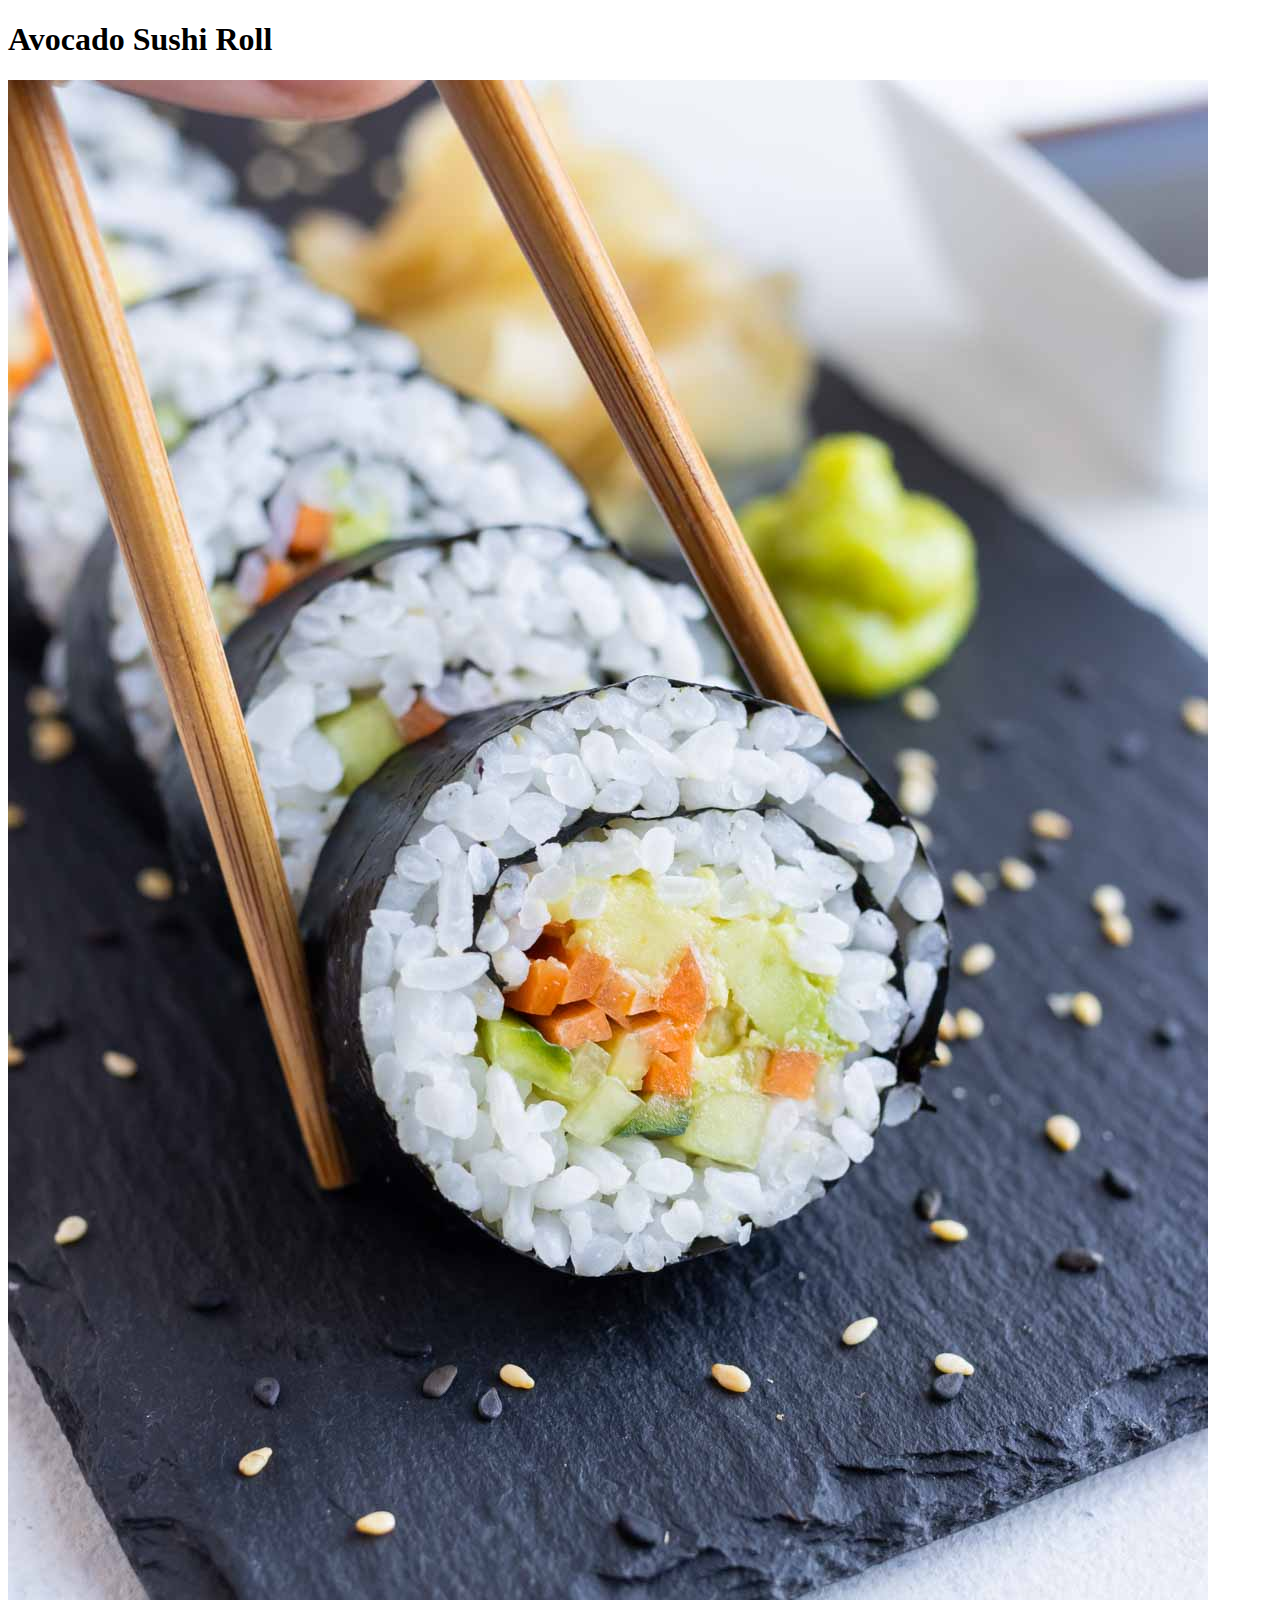
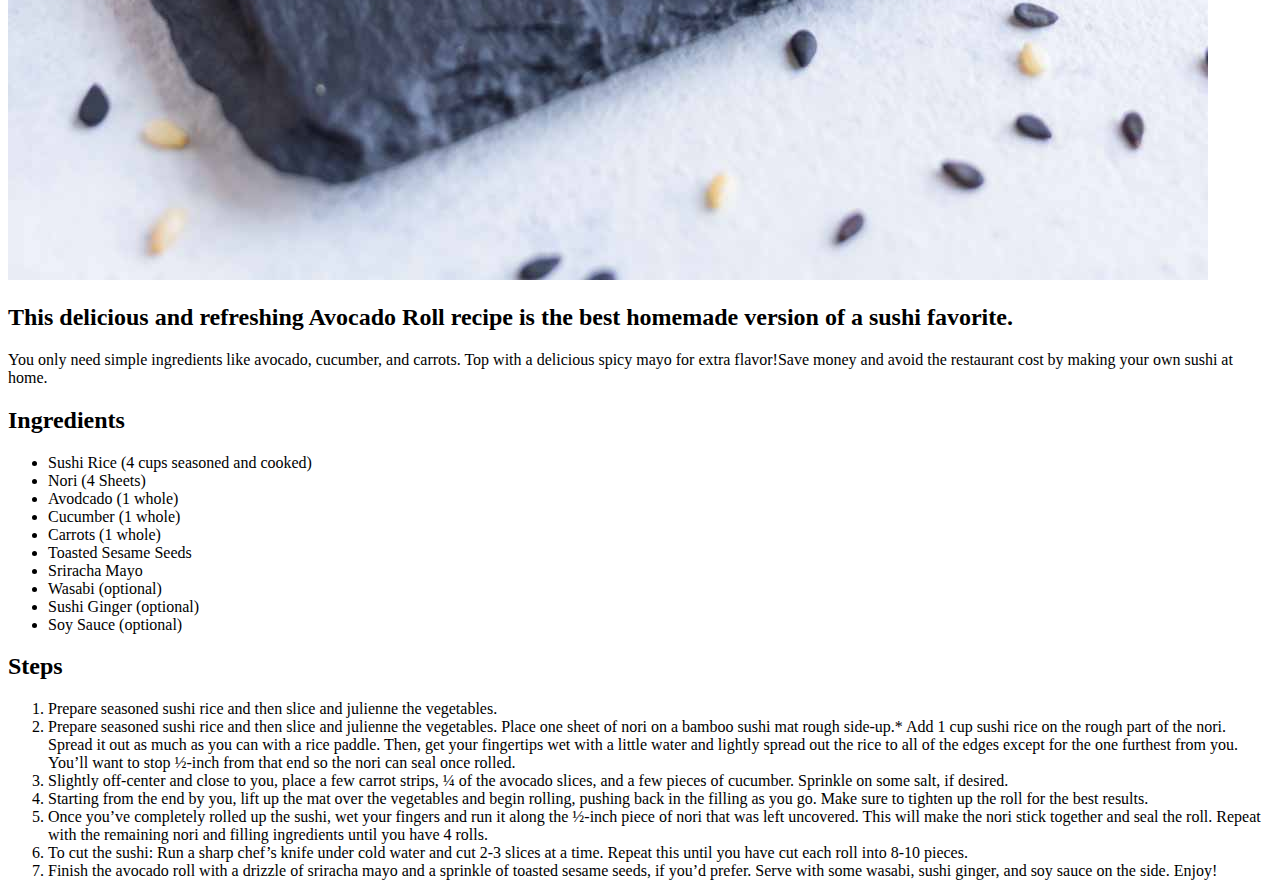
==== recipes/avocado_roll.html @ 2d20cc5e "Add html page for avocado roll recipe and link to index.html" ====
<!DOCTYPE html>
<html lang="en">
    <head>
        <meta charset="UTF-8">
        <title>Avocado Roll</title>
    </head>
    <body>
        <h1>Avocado Sushi Roll</h1>
        <img src="../images/avocado_roll.jpeg" alt="Avocado Roll">
        <h2> This delicious and refreshing Avocado Roll recipe is the best homemade version of a sushi favorite.</h2>
        <p1>You only need simple ingredients like avocado, cucumber, and carrots. Top with a delicious spicy mayo for extra flavor!Save money and avoid the restaurant cost by making your own sushi at home.</p 1>
        <h2>Ingredients</h2>
        <ul>
            <li>Sushi Rice (4 cups seasoned and cooked)</li>
            <li>Nori (4 Sheets)</li>
            <li>Avodcado (1 whole)</li>
            <li>Cucumber (1 whole)</li>
            <li>Carrots (1 whole)</li>
            <li>Toasted Sesame Seeds</li>
            <li>Sriracha Mayo</li>
            <li>Wasabi (optional)</li>
            <li>Sushi Ginger (optional)</li>
            <li>Soy Sauce (optional)</li>
        </ul>
        <h2>Steps</h2>
        <ol>
            <li>Prepare seasoned sushi rice and then slice and julienne the vegetables.</li>
            <li>Prepare seasoned sushi rice and then slice and julienne the vegetables.
                Place one sheet of nori on a bamboo sushi mat rough side-up.* Add 1 cup sushi rice on the rough part of the nori. 
                Spread it out as much as you can with a rice paddle. Then, get your fingertips wet with a little water and lightly 
                spread out the rice to all of the edges except for the one furthest from you. You’ll want to stop ½-inch from that end 
                so the nori can seal once rolled.</li>
            <li>Slightly off-center and close to you, place a few carrot strips, ¼ of the avocado slices, and a few pieces of cucumber. 
                Sprinkle on some salt, if desired.</li>
            <li>Starting from the end by you, lift up the mat over the vegetables and begin rolling, pushing back in the filling as you go. 
                Make sure to tighten up the roll for the best results.</li>
            <li>Once you’ve completely rolled up the sushi, wet your fingers and run it along the ½-inch piece of nori that was left uncovered. This will make the nori stick together and seal the roll. 
                Repeat with the remaining nori and filling ingredients until you have 4 rolls.</li>
            <li>To cut the sushi: Run a sharp chef’s knife under cold water and cut 2-3 slices at a time. 
                Repeat this until you have cut each roll into 8-10 pieces.</li>
            <li>Finish the avocado roll with a drizzle of sriracha mayo and a sprinkle of toasted sesame seeds, if you’d prefer. 
                Serve with some wasabi, sushi ginger, and soy sauce on the side. Enjoy!</li>
        </ol>
    </body>
</html>
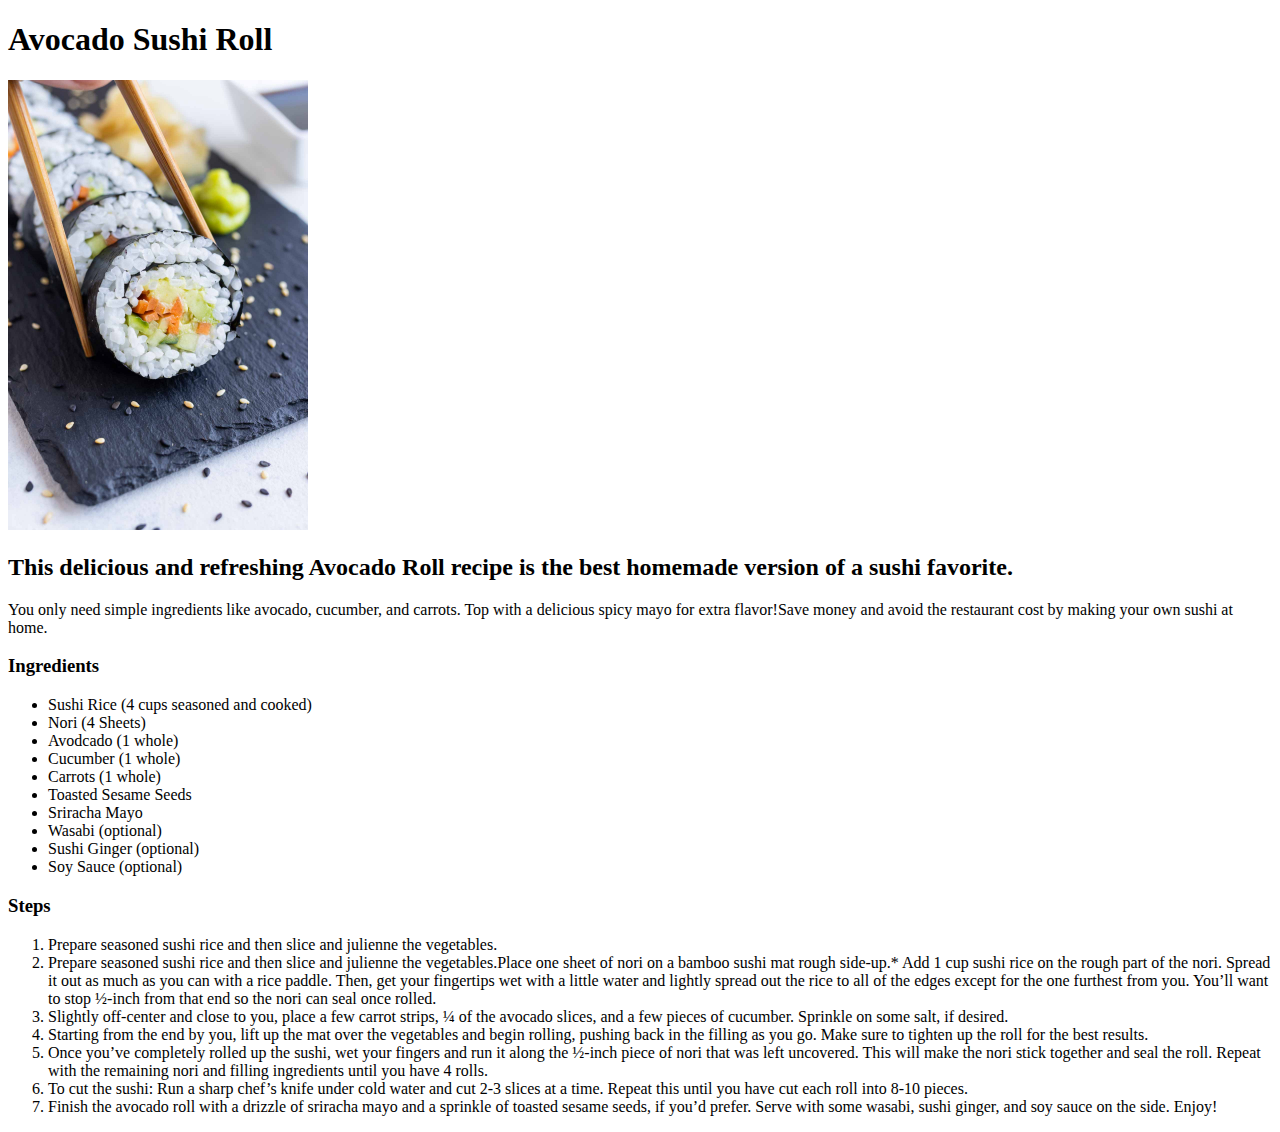
==== commit 7e802486: "Remove unneccesary newlines and resize html images" ====
--- a/recipes/avocado_roll.html
+++ b/recipes/avocado_roll.html
@@ -6,10 +6,10 @@
     </head>
     <body>
         <h1>Avocado Sushi Roll</h1>
-        <img src="../images/avocado_roll.jpeg" alt="Avocado Roll">
+        <img src="../images/avocado_roll.jpeg" alt="Avocado Roll" width="300">
         <h2> This delicious and refreshing Avocado Roll recipe is the best homemade version of a sushi favorite.</h2>
         <p1>You only need simple ingredients like avocado, cucumber, and carrots. Top with a delicious spicy mayo for extra flavor!Save money and avoid the restaurant cost by making your own sushi at home.</p 1>
-        <h2>Ingredients</h2>
+        <h3>Ingredients</h3>
         <ul>
             <li>Sushi Rice (4 cups seasoned and cooked)</li>
             <li>Nori (4 Sheets)</li>
@@ -22,24 +22,16 @@
             <li>Sushi Ginger (optional)</li>
             <li>Soy Sauce (optional)</li>
         </ul>
-        <h2>Steps</h2>
+        <h3>Steps</h3>
         <ol>
             <li>Prepare seasoned sushi rice and then slice and julienne the vegetables.</li>
-            <li>Prepare seasoned sushi rice and then slice and julienne the vegetables.
-                Place one sheet of nori on a bamboo sushi mat rough side-up.* Add 1 cup sushi rice on the rough part of the nori. 
-                Spread it out as much as you can with a rice paddle. Then, get your fingertips wet with a little water and lightly 
-                spread out the rice to all of the edges except for the one furthest from you. You’ll want to stop ½-inch from that end 
-                so the nori can seal once rolled.</li>
-            <li>Slightly off-center and close to you, place a few carrot strips, ¼ of the avocado slices, and a few pieces of cucumber. 
-                Sprinkle on some salt, if desired.</li>
-            <li>Starting from the end by you, lift up the mat over the vegetables and begin rolling, pushing back in the filling as you go. 
-                Make sure to tighten up the roll for the best results.</li>
+            <li>Prepare seasoned sushi rice and then slice and julienne the vegetables.Place one sheet of nori on a bamboo sushi mat rough side-up.* Add 1 cup sushi rice on the rough part of the nori. Spread it out as much as you can with a rice paddle. Then, get your fingertips wet with a little water and lightly spread out the rice to all of the edges except for the one furthest from you. You’ll want to stop ½-inch from that end so the nori can seal once rolled.</li>
+            <li>Slightly off-center and close to you, place a few carrot strips, ¼ of the avocado slices, and a few pieces of cucumber. Sprinkle on some salt, if desired.</li>
+            <li>Starting from the end by you, lift up the mat over the vegetables and begin rolling, pushing back in the filling as you go. Make sure to tighten up the roll for the best results.</li>
             <li>Once you’ve completely rolled up the sushi, wet your fingers and run it along the ½-inch piece of nori that was left uncovered. This will make the nori stick together and seal the roll. 
                 Repeat with the remaining nori and filling ingredients until you have 4 rolls.</li>
-            <li>To cut the sushi: Run a sharp chef’s knife under cold water and cut 2-3 slices at a time. 
-                Repeat this until you have cut each roll into 8-10 pieces.</li>
-            <li>Finish the avocado roll with a drizzle of sriracha mayo and a sprinkle of toasted sesame seeds, if you’d prefer. 
-                Serve with some wasabi, sushi ginger, and soy sauce on the side. Enjoy!</li>
+            <li>To cut the sushi: Run a sharp chef’s knife under cold water and cut 2-3 slices at a time. Repeat this until you have cut each roll into 8-10 pieces.</li>
+            <li>Finish the avocado roll with a drizzle of sriracha mayo and a sprinkle of toasted sesame seeds, if you’d prefer. Serve with some wasabi, sushi ginger, and soy sauce on the side. Enjoy!</li>
         </ol>
     </body>
 </html>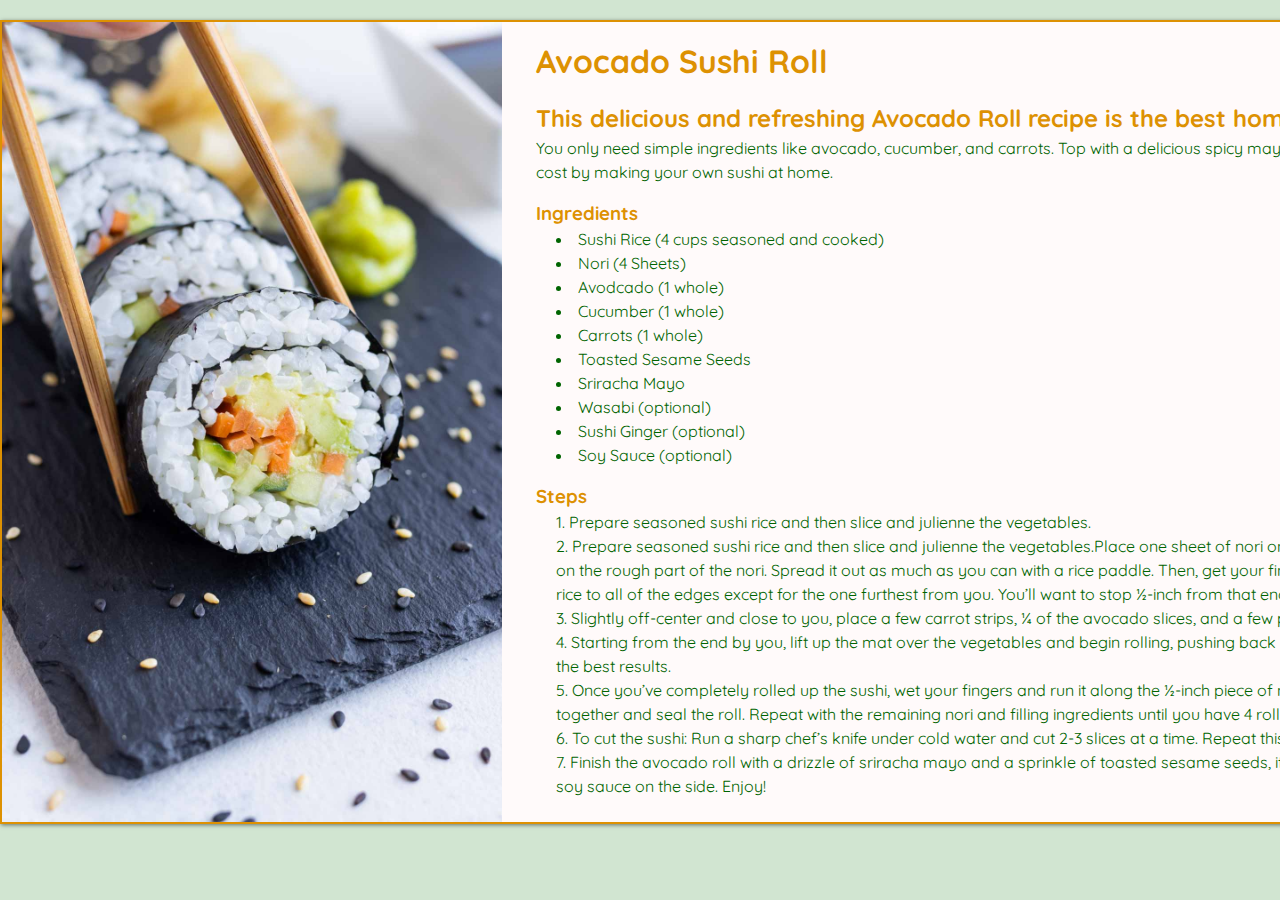
==== commit 489858a5: "Restyle Avocado Roll Page" ====
--- a/recipes/avocado_roll.html
+++ b/recipes/avocado_roll.html
@@ -3,35 +3,46 @@
     <head>
         <meta charset="UTF-8">
         <title>Avocado Roll</title>
+        <link rel="stylesheet" href="../styles.css">
     </head>
-    <body>
-        <h1>Avocado Sushi Roll</h1>
-        <img src="../images/avocado_roll.jpeg" alt="Avocado Roll" width="300">
-        <h2> This delicious and refreshing Avocado Roll recipe is the best homemade version of a sushi favorite.</h2>
-        <p1>You only need simple ingredients like avocado, cucumber, and carrots. Top with a delicious spicy mayo for extra flavor!Save money and avoid the restaurant cost by making your own sushi at home.</p 1>
-        <h3>Ingredients</h3>
-        <ul>
-            <li>Sushi Rice (4 cups seasoned and cooked)</li>
-            <li>Nori (4 Sheets)</li>
-            <li>Avodcado (1 whole)</li>
-            <li>Cucumber (1 whole)</li>
-            <li>Carrots (1 whole)</li>
-            <li>Toasted Sesame Seeds</li>
-            <li>Sriracha Mayo</li>
-            <li>Wasabi (optional)</li>
-            <li>Sushi Ginger (optional)</li>
-            <li>Soy Sauce (optional)</li>
-        </ul>
-        <h3>Steps</h3>
-        <ol>
-            <li>Prepare seasoned sushi rice and then slice and julienne the vegetables.</li>
-            <li>Prepare seasoned sushi rice and then slice and julienne the vegetables.Place one sheet of nori on a bamboo sushi mat rough side-up.* Add 1 cup sushi rice on the rough part of the nori. Spread it out as much as you can with a rice paddle. Then, get your fingertips wet with a little water and lightly spread out the rice to all of the edges except for the one furthest from you. You’ll want to stop ½-inch from that end so the nori can seal once rolled.</li>
-            <li>Slightly off-center and close to you, place a few carrot strips, ¼ of the avocado slices, and a few pieces of cucumber. Sprinkle on some salt, if desired.</li>
-            <li>Starting from the end by you, lift up the mat over the vegetables and begin rolling, pushing back in the filling as you go. Make sure to tighten up the roll for the best results.</li>
-            <li>Once you’ve completely rolled up the sushi, wet your fingers and run it along the ½-inch piece of nori that was left uncovered. This will make the nori stick together and seal the roll. 
-                Repeat with the remaining nori and filling ingredients until you have 4 rolls.</li>
-            <li>To cut the sushi: Run a sharp chef’s knife under cold water and cut 2-3 slices at a time. Repeat this until you have cut each roll into 8-10 pieces.</li>
-            <li>Finish the avocado roll with a drizzle of sriracha mayo and a sprinkle of toasted sesame seeds, if you’d prefer. Serve with some wasabi, sushi ginger, and soy sauce on the side. Enjoy!</li>
-        </ol>
+    <body class="roll">
+        <div class="recipe-card">          
+            <img src="../images/avocado_roll.jpeg" alt="Avocado Roll">
+            <div class="recipe-content">
+                <h1 class="title">Avocado Sushi Roll</h1>
+                <div class="container">
+                    <h2 class="title"> This delicious and refreshing Avocado Roll recipe is the best homemade version of a sushi favorite.</h2>
+                    <p class="content">You only need simple ingredients like avocado, cucumber, and carrots. Top with a delicious spicy mayo for extra flavor!Save money and avoid the restaurant cost by making your own sushi at home.</p>
+                </div>
+                <div class="container">
+                    <h3 class="title">Ingredients</h3>
+                    <ul class="content">
+                        <li>Sushi Rice (4 cups seasoned and cooked)</li>
+                        <li>Nori (4 Sheets)</li>
+                        <li>Avodcado (1 whole)</li>
+                        <li>Cucumber (1 whole)</li>
+                        <li>Carrots (1 whole)</li>
+                        <li>Toasted Sesame Seeds</li>
+                        <li>Sriracha Mayo</li>
+                        <li>Wasabi (optional)</li>
+                        <li>Sushi Ginger (optional)</li>
+                        <li>Soy Sauce (optional)</li>
+                    </ul>
+                </div>  
+                <div class="container">
+                    <h3 class="title">Steps</h3>
+                    <ol class="content">
+                        <li>Prepare seasoned sushi rice and then slice and julienne the vegetables.</li>
+                        <li>Prepare seasoned sushi rice and then slice and julienne the vegetables.Place one sheet of nori on a bamboo sushi mat rough side-up.* Add 1 cup sushi rice on the rough part of the nori. Spread it out as much as you can with a rice paddle. Then, get your fingertips wet with a little water and lightly spread out the rice to all of the edges except for the one furthest from you. You’ll want to stop ½-inch from that end so the nori can seal once rolled.</li>
+                        <li>Slightly off-center and close to you, place a few carrot strips, ¼ of the avocado slices, and a few pieces of cucumber. Sprinkle on some salt, if desired.</li>
+                        <li>Starting from the end by you, lift up the mat over the vegetables and begin rolling, pushing back in the filling as you go. Make sure to tighten up the roll for the best results.</li>
+                        <li>Once you’ve completely rolled up the sushi, wet your fingers and run it along the ½-inch piece of nori that was left uncovered. This will make the nori stick together and seal the roll. 
+                            Repeat with the remaining nori and filling ingredients until you have 4 rolls.</li>
+                        <li>To cut the sushi: Run a sharp chef’s knife under cold water and cut 2-3 slices at a time. Repeat this until you have cut each roll into 8-10 pieces.</li>
+                        <li>Finish the avocado roll with a drizzle of sriracha mayo and a sprinkle of toasted sesame seeds, if you’d prefer. Serve with some wasabi, sushi ginger, and soy sauce on the side. Enjoy!</li>
+                    </ol>
+                </div>
+            </div>
+        </div>
     </body>
 </html>--- a/styles.css
+++ b/styles.css
@@ -0,0 +1,208 @@
+/* Shared css*/
+@import url('https://fonts.googleapis.com/css2?family=Quicksand:wght@400&display=swap');
+@import url('https://fonts.googleapis.com/css2?family=Quicksand:wght@700&display=swap');
+html{
+    font-family: 'Quicksand', sans-serif;
+}
+
+/* body {
+    margin-left: 5px;
+}
+
+.container{
+    border-style: solid;
+    margin-top: 5px;
+    margin-bottom: 5px;
+}
+
+.title{
+    margin-left: 5px;
+    font-weight: 700;
+}
+
+.content{
+    margin-left: 5px;
+    font-weight: 400;
+} */
+
+* {
+    line-height: 1.5;
+    margin: 0;
+    padding: 0;
+    box-sizing: border-box;
+}
+/* Home Page css */
+body.home {
+    background-color: rgb(209, 229, 209);
+}
+
+.home .recipe-card {
+    width: 1200px;
+    background-color: #FFFAFA;
+    margin: 20px auto;
+    box-shadow: 1px 1px 4px rgba(0, 0, 0, .5);
+    border: 2px solid darkgreen; 
+}
+
+.home img{
+    width: 600px;
+    display: inline-block;
+    vertical-align: top;
+}
+
+.home .title{ 
+    color: darkgreen;
+}
+
+.home ul {
+    list-style: none;
+}
+
+.home .recipe-content{
+    display: inline-block;
+    width: 580px;
+    vertical-align: top;
+    text-align: center;
+}
+
+.home h1 {
+    margin-top: 30px;
+    margin-bottom: 60px;
+}
+
+.home h2{
+    margin-bottom: 40px;
+}
+
+.home li {
+    margin-top: 30px;
+}
+
+.home a {
+    color: #fff;
+    text-decoration: none;
+    padding: 2px 10px;
+    display: inline-block;
+    width: 300px;
+    vertical-align: top;
+    font-weight: bold;
+    box-shadow: 0px 2px 4px rgba(0, 0, 0, 0.8);
+    border-radius: 4px;
+}
+
+#bloody-link{
+    background: linear-gradient(to bottom, red, darkred);
+    
+  }
+  
+#roll-link {
+    background: linear-gradient(to bottom, lightgreen, darkgreen);
+  }
+
+#shrimp-link{
+    background: linear-gradient(to bottom, rgb(246, 198, 138), darkorange);
+}
+
+.home a:hover,
+.home a:focus {
+  color: #333;
+  transition: background-color 0.3s ease;
+}
+
+/* Bloody Mary css */
+
+body.bloody {
+    background-color: rgb(209, 229, 209);
+}
+
+.bloody .recipe-card {
+    background-color: #FFFAFA;
+    margin: 20px auto;
+    box-shadow: 1px 1px 4px rgba(0, 0, 0, .5);
+    border: 2px solid darkred; 
+    width: 1300px;
+    height: 700px;
+}
+
+.bloody img{
+    height: 100%; /* Make the image height same as the parent div */
+    object-fit: cover; /* Maintain aspect ratio and cover the parent div */
+    object-position: top right;
+    display: inline-block;
+    vertical-align: top;
+}
+
+.bloody .title{ 
+    color: darkred;
+    margin-top: 15px;
+}
+
+.bloody ul, .bloody ol {
+    list-style-position: inside;
+    margin-left: 20px;
+}
+
+.bloody .recipe-content{
+    display: inline-block;
+    width: 690px;
+    vertical-align: top;
+    padding-left: 30px;
+    color: darkgreen;
+}
+
+
+/* Fried Shrimp css */
+body.shrimp{
+    background-color: rgb(239, 226, 151);
+}
+
+.shrimp .container{
+    background-color: rgb(241, 222, 118);
+    border-color: rgb(79, 70, 19);
+}
+.shrimp .title, .shrimp .content{
+    color:  rgb(79, 70, 19);
+}
+
+/* Avocado Roll css */
+
+body.roll {
+    background-color: rgb(209, 229, 209);
+}
+
+.roll .recipe-card {
+    background-color: #FFFAFA;
+    margin: 20px auto;
+    box-shadow: 1px 1px 4px rgba(0, 0, 0, .5);
+    border: 2px solid rgb(221, 145, 2); 
+    height: 804px;
+    width: 1710px;
+}
+/* why does width 1704px not work? is there extra space being applied from the styles that I dont know about? */
+
+.roll img{
+    height: 100%; /* Make the image height same as the parent div */
+    width: 500px;
+    object-fit: cover; /* Maintain aspect ratio and cover the parent div */
+    object-position: center;
+    display: inline-block;
+    vertical-align: top;
+}
+
+.roll .title{ 
+    color: rgb(221, 145, 2);
+    margin-top: 15px;
+}
+
+.roll ul, .roll ol {
+    list-style-position: inside;
+    margin-left: 20px;
+}
+
+.roll .recipe-content{
+    display: inline-block;
+    width: 1200px;
+    vertical-align: top;
+    padding-left: 30px;
+    color: darkgreen;
+}